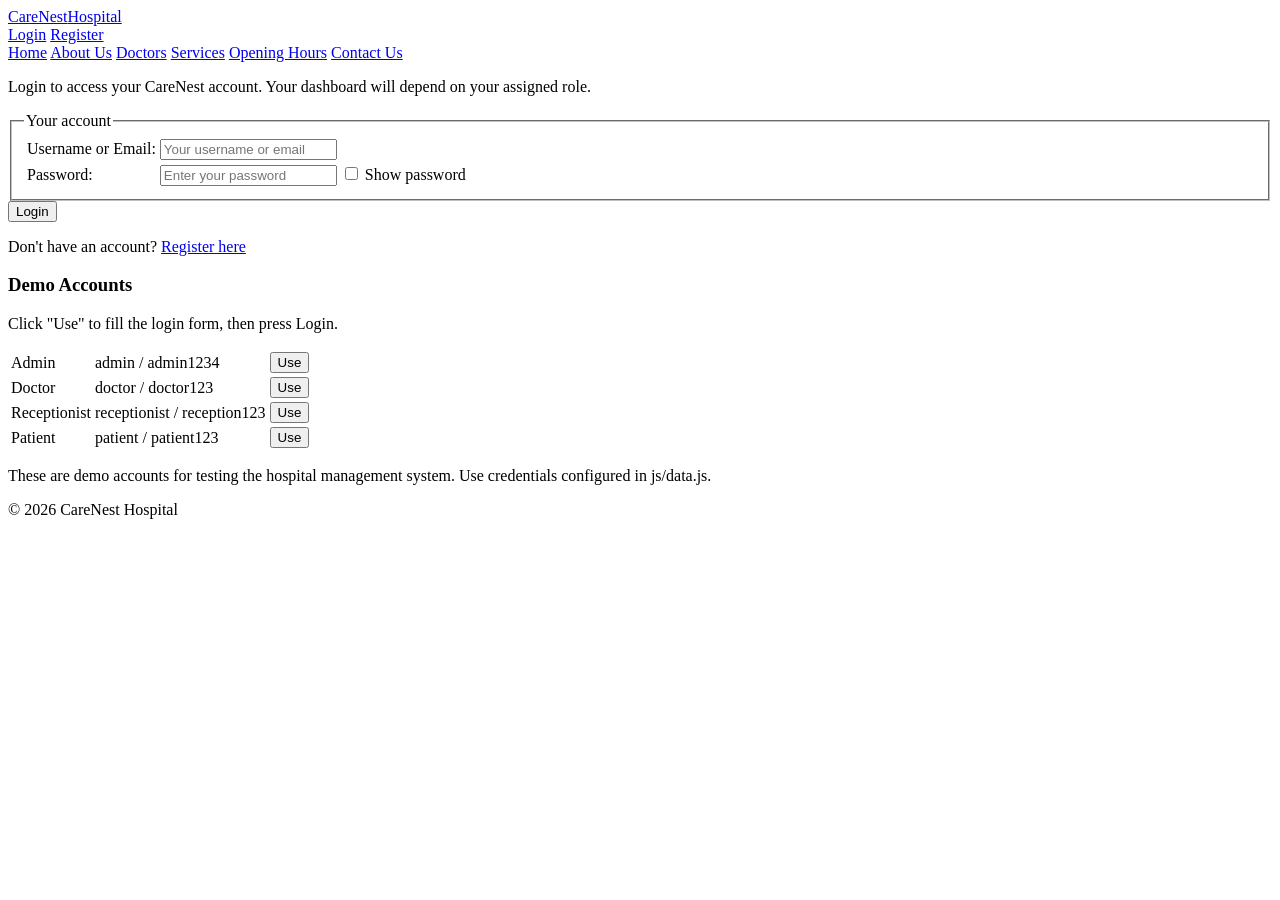
==== login.html @ 5c4df863 "24-57487-2 added login.html." ====
<!DOCTYPE html>
<html lang="en-US">

<head>
  <meta charset="UTF-8">
  <meta name="viewport" content="width=device-width, initial-scale=1.0">
  <meta name="description" content="Login to the CareNest Hospital Management System">
  <title>Login | CareNest Hospital</title>
  <link rel="stylesheet" href="css/style.css">
</head>

<body>

  <header class="header">
    <a href="index.html" class="logo">CareNest<span>Hospital</span></a>
    <div class="user-info">
      <a href="login.html" class="btn btn-small btn-light">Login</a>
      <a href="register.html" class="btn btn-small">Register</a>

    </div>
  </header>

  <nav class="topnav">
    <a href="index.html">Home</a>
    <a href="index.html#about">About Us</a>
    <a href="index.html#doctors">Doctors</a>
    <a href="index.html#services">Services</a>
    <a href="index.html#hours">Opening Hours</a>
    <a href="index.html#contact">Contact Us</a>
  </nav>

  <main class="container">
    <div class="auth-box">

      <div class="card">
        <p class="page-subtitle">
          Login to access your CareNest account. Your dashboard will depend on your assigned role.
        </p>

        <div id="loginMessage" class="message"></div>

        <form id="loginForm" action="index.html" method="get" onsubmit="return validateLogin()">
          <fieldset>
            <legend>Your account</legend>
            <table class="form-table">
              <tr>
                <td><label for="username">Username or Email:</label></td>
                <td>
                  <input type="text" id="username" name="username" placeholder="Your username or email" required>
                  <span class="error" id="usernameError"></span>
                </td>
              </tr>
              <tr>
                <td><label for="password">Password:</label></td>
                <td>
                  <input type="password" id="password" placeholder="Enter your password" required>
                  <span class="error" id="passwordError"></span>
                  <input type="checkbox" id="showPassword" onchange="togglePassword()">
                  <label for="showPassword" class="option-label">Show password</label>
                </td>
              </tr>
            </table>
          </fieldset>

          <input type="submit" class="btn btn-block" value="Login">
        </form>

        <p class="auth-switch">Don't have an account? <a href="register.html">Register here</a></p>
      </div>
      <div class="card">
        <h3>Demo Accounts</h3>
        <p class="hint">Click "Use" to fill the login form, then press Login.</p>

        <table class="demo-accounts">
          <tr>
            <td><span class="badge admin">Admin</span></td>
            <td>admin / admin1234</td>
            <td>
              <button type="button" class="btn btn-small" onclick="fillDemo('admin', 'admin1234')">Use</button>
            </td>
          </tr>

          <tr>
            <td><span class="badge doctor">Doctor</span></td>
            <td>doctor / doctor123</td>
            <td>
              <button type="button" class="btn btn-small" onclick="fillDemo('doctor', 'doctor123')">Use</button>
            </td>
          </tr>

          <tr>
            <td><span class="badge receptionist">Receptionist</span></td>
            <td>receptionist / reception123</td>
            <td>
              <button type="button" class="btn btn-small"
                onclick="fillDemo('receptionist', 'reception123')">Use</button>
            </td>
          </tr>

          <tr>
            <td><span class="badge patient">Patient</span></td>
            <td>patient / patient123</td>
            <td>
              <button type="button" class="btn btn-small" onclick="fillDemo('patient', 'patient123')">Use</button>
            </td>
          </tr>
        </table>

        <p class="hint">
          These are demo accounts for testing the hospital management system.
          Use credentials configured in js/data.js.
        </p>
      </div>
  </main>

  <footer class="footer">
    &copy; 2026 CareNest Hospital
  </footer>

  <script src="js/data.js"></script>
  <script src="js/common.js"></script>
  <script src="js/login.js"></script>
</body>

</html>
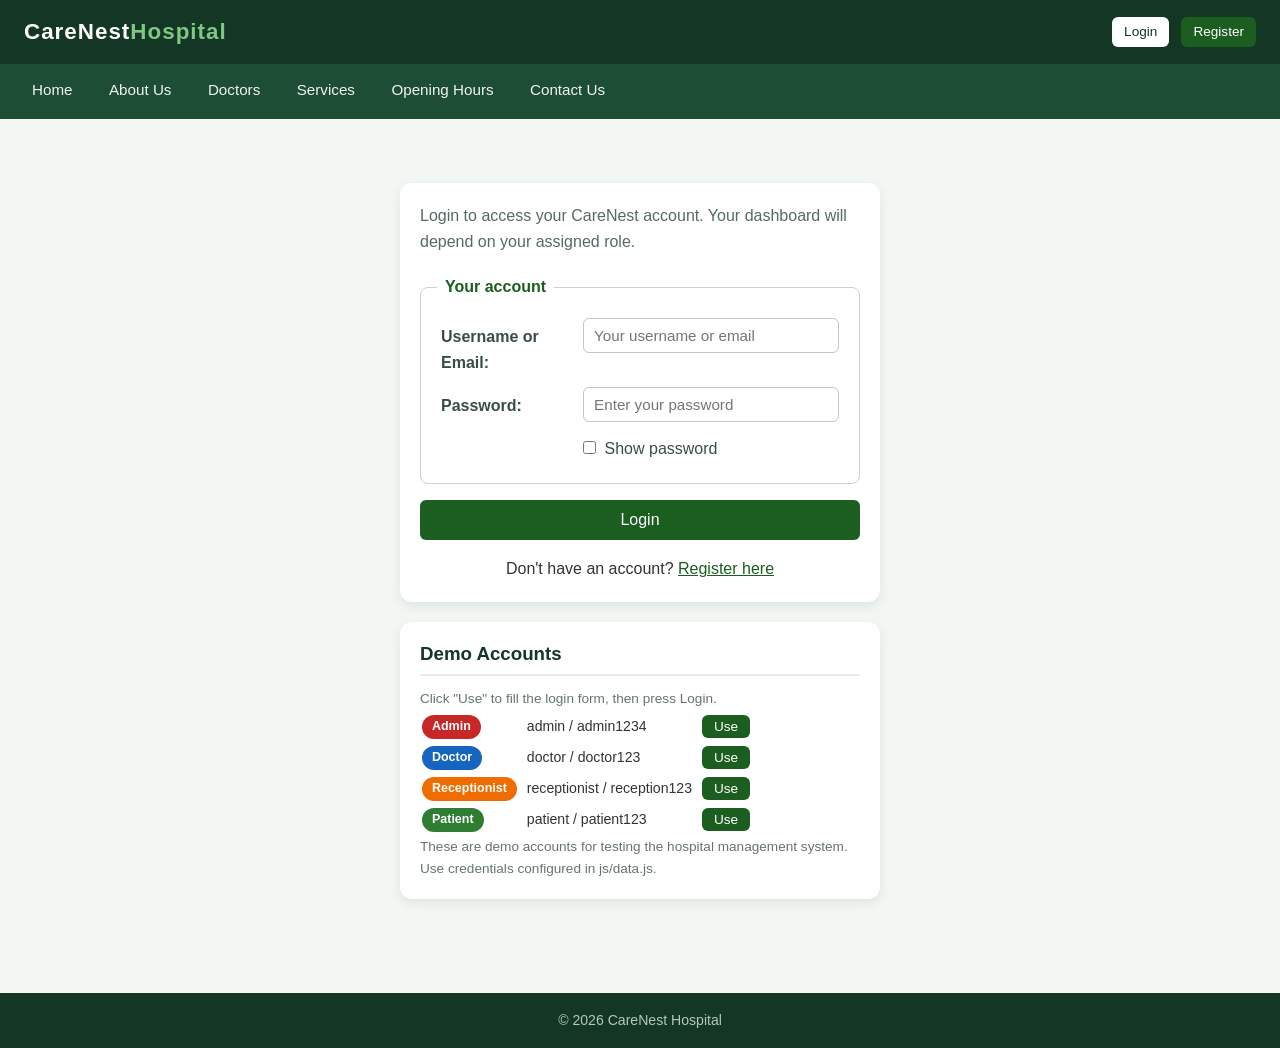
==== commit f6a5750a: "24-57487-2 updated login.html." ====
--- a/login.html
+++ b/login.html
@@ -46,14 +46,14 @@
               <tr>
                 <td><label for="username">Username or Email:</label></td>
                 <td>
-                  <input type="text" id="username" name="username" placeholder="Your username or email" required>
+                  <input type="text" id="username" name="username" placeholder="Your username or email">
                   <span class="error" id="usernameError"></span>
                 </td>
               </tr>
               <tr>
                 <td><label for="password">Password:</label></td>
                 <td>
-                  <input type="password" id="password" placeholder="Enter your password" required>
+                  <input type="password" id="password" placeholder="Enter your password">
                   <span class="error" id="passwordError"></span>
                   <input type="checkbox" id="showPassword" onchange="togglePassword()">
                   <label for="showPassword" class="option-label">Show password</label>
@@ -111,6 +111,7 @@
           Use credentials configured in js/data.js.
         </p>
       </div>
+    </div>
   </main>
 
   <footer class="footer">
--- a/css/style.css
+++ b/css/style.css
@@ -0,0 +1,973 @@
+:root {
+  --brand-primary: #1B5E20;
+  --brand-hover: #2E7D32;
+  --brand-light: #E8F5E9;
+  --brand-tint: #F2F7F4;
+  --brand-accent: #81C784;
+  --brand-border: #C5D6CA;
+  --surface-dark: #143625;
+  --surface-nav: #1D4D35;
+  --surface-nav-hover: #276346;
+}
+
+* {
+  margin: 0;
+  padding: 0;
+  box-sizing: border-box;
+}
+
+body {
+  font-family: "Segoe UI", Arial, sans-serif;
+  font-size: 16px;
+  line-height: 1.6;
+  color: #333333;
+  background-color: #F2F7F4;
+}
+
+h1,
+h2,
+h3 {
+  line-height: 1.3;
+  color: #143625;
+}
+
+a {
+  color: #1B5E20;
+}
+
+a:hover {
+  color: #2E7D32;
+}
+
+.header {
+  background-color: #143625;
+  color: white;
+  padding: 14px 24px;
+  display: flex;
+  justify-content: space-between;
+  align-items: center;
+  flex-wrap: wrap;
+  gap: 10px;
+}
+
+.logo {
+  font-size: 1.4rem;
+  font-weight: bold;
+  color: white;
+  text-decoration: none;
+  letter-spacing: 1px;
+}
+
+.logo span {
+  color: #81C784;
+}
+
+.logo:hover {
+  color: white;
+}
+
+.user-info {
+  display: flex;
+  align-items: center;
+  gap: 12px;
+  font-size: 0.95rem;
+}
+
+.topnav {
+  position: sticky;
+  top: 0;
+  z-index: 10;
+  background-color: #1D4D35;
+  padding: 0 16px;
+  overflow-x: auto;
+  white-space: nowrap;
+}
+
+.topnav a,
+.topnav button {
+  display: inline-block;
+  color: #F2F2F2;
+  background-color: transparent;
+  border: none;
+  font-family: inherit;
+  font-size: 0.95rem;
+  padding: 14px 16px;
+  text-decoration: none;
+  cursor: pointer;
+  border-bottom: 3px solid transparent;
+  transition: background-color 0.3s;
+}
+
+.topnav a:hover,
+.topnav button:hover {
+  background-color: #276346;
+  color: white;
+}
+
+.topnav a.active,
+.topnav button.active {
+  border-bottom: 3px solid #81C784;
+  background-color: #276346;
+  color: white;
+}
+
+.container {
+  max-width: 1200px;
+  margin: 0 auto;
+  padding: 24px 16px;
+  min-height: 75vh;
+}
+
+.page-section {
+  display: none;
+}
+
+.page-title {
+  margin-bottom: 4px;
+  font-size: 1.6rem;
+}
+
+.page-subtitle {
+  color: #556B5E;
+  margin-bottom: 20px;
+}
+
+.card {
+  background-color: white;
+  border-radius: 12px;
+  box-shadow: 0 4px 12px rgba(0, 0, 0, 0.08);
+  padding: 20px;
+  margin-bottom: 20px;
+}
+
+.card h3 {
+  margin-bottom: 12px;
+  padding-bottom: 8px;
+  border-bottom: 2px solid #E4EFE8;
+}
+
+.row {
+  display: flex;
+  flex-wrap: wrap;
+  gap: 20px;
+}
+
+.col {
+  flex: 1;
+  min-width: 300px;
+}
+
+.col-wide {
+  flex: 2;
+  min-width: 300px;
+}
+
+.hint {
+  font-size: 0.85rem;
+  color: #66756C;
+}
+
+fieldset {
+  border: 1px solid #C5D6CA;
+  border-radius: 8px;
+  padding: 12px 16px 16px 16px;
+  margin-bottom: 16px;
+}
+
+legend {
+  font-weight: bold;
+  color: #1B5E20;
+  padding: 0 8px;
+}
+
+.form-table {
+  width: 100%;
+  border-collapse: collapse;
+}
+
+.form-table td {
+  padding: 6px 4px;
+  vertical-align: top;
+}
+
+.form-table td:first-child {
+  width: 35%;
+  padding-top: 12px;
+}
+
+label {
+  font-weight: 600;
+  color: #3B4D42;
+}
+
+.option-label {
+  font-weight: normal;
+  margin-right: 12px;
+}
+
+input[type="text"],
+input[type="email"],
+input[type="password"],
+input[type="number"],
+input[type="date"],
+input[type="time"],
+input[type="tel"],
+select,
+textarea {
+  width: 100%;
+  padding: 8px 10px;
+  border: 1px solid #B8CCC0;
+  border-radius: 6px;
+  font-family: inherit;
+  font-size: 0.95rem;
+  background-color: white;
+}
+
+input:focus,
+select:focus,
+textarea:focus {
+  outline: 2px solid #2E7D32;
+  border-color: #2E7D32;
+}
+
+textarea {
+  resize: none;
+}
+
+input[type="radio"],
+input[type="checkbox"] {
+  margin-right: 4px;
+  accent-color: #1B5E20;
+}
+
+.error {
+  display: block;
+  color: #C62828;
+  font-size: 0.85rem;
+  min-height: 1em;
+}
+
+.form-buttons {
+  margin-top: 8px;
+}
+
+.btn {
+  display: inline-block;
+  background-color: #1B5E20;
+  color: white;
+  border: none;
+  padding: 9px 20px;
+  border-radius: 6px;
+  font-family: inherit;
+  font-size: 0.95rem;
+  cursor: pointer;
+  text-decoration: none;
+  transition: background-color 0.3s;
+}
+
+.btn:hover {
+  background-color: #2E7D32;
+  color: white;
+}
+
+.btn:focus {
+  outline: 3px solid #EF6C00;
+}
+
+.btn:disabled {
+  background-color: #BBBBBB;
+  cursor: not-allowed;
+}
+
+.btn-secondary {
+  background-color: #6C757D;
+}
+
+.btn-secondary:hover {
+  background-color: #868E96;
+}
+
+.btn-success {
+  background-color: #2E7D32;
+}
+
+.btn-success:hover {
+  background-color: #43A047;
+}
+
+.btn-danger {
+  background-color: #C62828;
+}
+
+.btn-danger:hover {
+  background-color: #E53935;
+}
+
+.btn-light {
+  background-color: white;
+  color: #143625;
+}
+
+.btn-light:hover {
+  background-color: #E8F5E9;
+  color: #143625;
+}
+
+.btn-small {
+  padding: 4px 12px;
+  font-size: 0.85rem;
+}
+
+.table-wrapper {
+  overflow-x: auto;
+}
+
+.data-table {
+  width: 100%;
+  border-collapse: collapse;
+  font-size: 0.92rem;
+}
+
+.data-table th {
+  background-color: #1B5E20;
+  color: white;
+  text-align: left;
+  padding: 10px;
+  white-space: nowrap;
+}
+
+.data-table td {
+  padding: 9px 10px;
+  border-bottom: 1px solid #E4EFE8;
+}
+
+.data-table td:first-child,
+.data-table td:last-child {
+  white-space: nowrap;
+}
+
+.data-table tbody tr:nth-child(even) {
+  background-color: #F6FBF7;
+}
+
+.data-table tbody tr:hover {
+  background-color: #E8F5E9;
+}
+
+.data-table td .btn {
+  margin: 2px;
+}
+
+.empty-row {
+  text-align: center;
+  color: #888888;
+  padding: 20px;
+}
+
+.search-bar {
+  display: flex;
+  flex-wrap: wrap;
+  gap: 10px;
+  margin-bottom: 14px;
+}
+
+.search-bar input {
+  flex: 2;
+  min-width: 200px;
+}
+
+.search-bar select {
+  flex: 1;
+  min-width: 150px;
+}
+
+.result-count {
+  font-size: 0.85rem;
+  color: #556B5E;
+  margin-bottom: 8px;
+}
+
+.badge {
+  display: inline-block;
+  padding: 2px 10px;
+  border-radius: 12px;
+  font-size: 0.78rem;
+  font-weight: bold;
+  color: white;
+  background-color: #6C757D;
+  white-space: nowrap;
+}
+
+.badge.admin {
+  background-color: #C62828;
+}
+
+.badge.doctor {
+  background-color: #1565C0;
+}
+
+.badge.receptionist {
+  background-color: #EF6C00;
+}
+
+.badge.patient {
+  background-color: #2E7D32;
+}
+
+.badge.green {
+  background-color: #2E7D32;
+}
+
+.badge.orange {
+  background-color: #EF6C00;
+}
+
+.badge.red {
+  background-color: #C62828;
+}
+
+.badge.blue {
+  background-color: #1565C0;
+}
+
+.badge.grey {
+  background-color: #6C757D;
+}
+
+.message {
+  display: none;
+  padding: 10px 14px;
+  border-radius: 6px;
+  margin-bottom: 14px;
+  border-left: 5px solid;
+}
+
+.message.success {
+  background-color: #E8F5E9;
+  border-color: #2E7D32;
+  color: #1B5E20;
+}
+
+.message.error {
+  background-color: #FFEBEE;
+  border-color: #C62828;
+  color: #B71C1C;
+}
+
+.message.info {
+  background-color: #E3F2FD;
+  border-color: #1565C0;
+  color: #0D47A1;
+}
+
+.stats-grid {
+  display: grid;
+  grid-template-columns: repeat(auto-fit, minmax(200px, 1fr));
+  gap: 16px;
+  margin-bottom: 20px;
+}
+
+.stat-card {
+  background-color: white;
+  border-radius: 12px;
+  padding: 18px;
+  box-shadow: 0 4px 12px rgba(0, 0, 0, 0.08);
+  border-left: 6px solid #1B5E20;
+  transition: transform 0.3s;
+}
+
+.stat-card:hover {
+  transform: scale(1.03);
+}
+
+.stat-card .stat-number {
+  font-size: 2rem;
+  font-weight: bold;
+  color: #143625;
+}
+
+.stat-card .stat-label {
+  color: #556B5E;
+  font-size: 0.9rem;
+}
+
+.bar-row {
+  display: flex;
+  align-items: center;
+  margin-bottom: 10px;
+}
+
+.bar-label {
+  width: 140px;
+  font-size: 0.9rem;
+}
+
+.bar-track {
+  flex: 1;
+  background-color: #E4EFE8;
+  border-radius: 6px;
+  height: 22px;
+  overflow: hidden;
+}
+
+.bar-fill {
+  height: 100%;
+  width: 0;
+  background-color: #2E7D32;
+  border-radius: 6px;
+  transition: width 0.6s;
+}
+
+.bar-value {
+  width: 50px;
+  text-align: right;
+  font-weight: bold;
+  font-size: 0.9rem;
+}
+
+.progress-track {
+  background-color: #E4EFE8;
+  border-radius: 12px;
+  height: 28px;
+  overflow: hidden;
+  margin: 12px 0;
+}
+
+.progress-fill {
+  height: 100%;
+  width: 0;
+  background-color: #2E7D32;
+  color: white;
+  font-weight: bold;
+  font-size: 0.85rem;
+  text-align: center;
+  line-height: 28px;
+  transition: width 0.6s;
+}
+
+.notice-board {
+  height: 380px;
+  overflow-y: auto;
+  border: 1px solid #C5D6CA;
+  border-radius: 8px;
+  padding: 10px;
+  background-color: #F6FBF7;
+}
+
+.log-item {
+  background-color: white;
+  border-left: 5px solid #1B5E20;
+  border-radius: 4px;
+  padding: 8px 12px;
+  margin-bottom: 8px;
+  box-shadow: 0 1px 3px rgba(0, 0, 0, 0.06);
+}
+
+.log-item .log-time {
+  font-size: 0.8rem;
+  color: #888888;
+}
+
+
+.result-box {
+  background-color: #E8F5E9;
+  border: 2px dashed #81C784;
+  border-radius: 10px;
+  padding: 16px;
+  margin-top: 12px;
+}
+
+.result-box .big {
+  font-size: 1.8rem;
+  font-weight: bold;
+  color: #1B5E20;
+}
+
+.reminder {
+  border-radius: 10px;
+  padding: 14px 16px;
+  margin-bottom: 12px;
+  border-left: 8px solid #2E7D32;
+  background-color: #F1F8F1;
+}
+
+.reminder h4 {
+  margin-bottom: 2px;
+}
+
+
+.hero {
+  background-color: #143625;
+  color: white;
+  text-align: center;
+  padding: 70px 20px;
+}
+
+.hero h1 {
+  color: white;
+  font-size: 2.6rem;
+  margin-bottom: 10px;
+}
+
+.hero p {
+  font-size: 1.15rem;
+  color: #CFE3D5;
+  max-width: 650px;
+  margin: 0 auto 24px auto;
+}
+
+.hero .btn {
+  margin: 4px;
+  padding: 12px 28px;
+}
+
+.section-heading {
+  text-align: center;
+  margin: 10px 0 24px 0;
+}
+
+.hero-search {
+  max-width: 640px;
+  margin: 26px auto 0 auto;
+  display: flex;
+  flex-wrap: wrap;
+  gap: 8px;
+}
+
+.hero-search input {
+  flex: 3;
+  min-width: 220px;
+  padding: 13px 16px;
+  font-size: 1rem;
+  border: none;
+}
+
+.hero-search select {
+  flex: 1;
+  min-width: 150px;
+  border: none;
+}
+
+.hero-note {
+  font-size: 0.9rem;
+  color: #B4C8BB;
+  margin-top: 10px;
+}
+
+.home-section {
+  padding: 40px 0 10px 0;
+}
+
+.section-heading p {
+  color: #556B5E;
+  font-weight: normal;
+  font-size: 1rem;
+  margin-top: 6px;
+}
+
+.feature-strip {
+  display: grid;
+  grid-template-columns: repeat(auto-fit, minmax(220px, 1fr));
+  gap: 16px;
+}
+
+.feature {
+  text-align: center;
+  padding: 18px;
+}
+
+.feature .feature-icon {
+  display: inline-block;
+  width: 52px;
+  height: 52px;
+  line-height: 52px;
+  border-radius: 50%;
+  background-color: #E8F5E9;
+  color: #1B5E20;
+  font-size: 1.4rem;
+  font-weight: bold;
+  margin-bottom: 8px;
+}
+
+.role-card .btn {
+  margin-top: 14px;
+}
+
+.steps {
+  display: grid;
+  grid-template-columns: repeat(auto-fit, minmax(220px, 1fr));
+  gap: 16px;
+}
+
+.step {
+  background-color: white;
+  border-radius: 12px;
+  padding: 20px;
+  box-shadow: 0 4px 12px rgba(0, 0, 0, 0.08);
+  position: relative;
+  padding-top: 34px;
+}
+
+.step-number {
+  position: absolute;
+
+  top: -16px;
+  left: 20px;
+  width: 36px;
+  height: 36px;
+  line-height: 36px;
+  text-align: center;
+  border-radius: 50%;
+  background-color: #1B5E20;
+  color: white;
+  font-weight: bold;
+}
+
+.role-grid {
+  display: grid;
+  grid-template-columns: repeat(auto-fit, minmax(240px, 1fr));
+  gap: 20px;
+}
+
+.role-card {
+  background-color: white;
+  border-radius: 12px;
+  padding: 22px;
+  box-shadow: 0 4px 12px rgba(0, 0, 0, 0.08);
+  border-top: 6px solid #1B5E20;
+  transition: transform 0.3s, box-shadow 0.3s;
+}
+
+.role-card:hover {
+  transform: scale(1.03);
+  box-shadow: 0 8px 20px rgba(0, 0, 0, 0.12);
+}
+
+.role-card.admin {
+  border-top-color: #C62828;
+}
+
+.role-card.doctor {
+  border-top-color: #1565C0;
+}
+
+.role-card.receptionist {
+  border-top-color: #EF6C00;
+}
+
+.role-card.patient {
+  border-top-color: #2E7D32;
+}
+
+.role-card h3 {
+  margin-bottom: 8px;
+}
+
+.role-card ul {
+  margin: 10px 0 0 20px;
+  font-size: 0.92rem;
+}
+
+.auth-box {
+  max-width: 480px;
+  margin: 40px auto;
+}
+
+.auth-box.wide {
+  max-width: 720px;
+}
+
+.demo-accounts {
+  font-size: 0.88rem;
+}
+
+.demo-accounts td {
+  padding: 2px 8px 2px 0;
+}
+
+
+.footer {
+  background-color: #143625;
+  color: #B4C8BB;
+  text-align: center;
+  padding: 16px;
+  margin-top: 30px;
+  font-size: 0.88rem;
+}
+
+.info-card {
+  margin-top: 30px;
+}
+
+.goal-progress-heading {
+  margin-top: 24px;
+}
+
+.read-list {
+  margin: 0 0 14px 22px;
+}
+
+.read-list li {
+  padding: 3px 0;
+}
+
+.floor {
+  border: 2px solid #C5D6CA;
+  border-radius: 8px;
+  padding: 16px;
+  margin-bottom: 8px;
+  background-color: #F6FBF7;
+  transition: background-color 0.4s, transform 0.4s;
+}
+
+.cta-band {
+  background-color: #1B5E20;
+  color: white;
+  border-radius: 12px;
+  padding: 30px 20px;
+  text-align: center;
+  margin-top: 30px;
+}
+
+.cta-band h2 {
+  color: white;
+  margin-bottom: 8px;
+}
+
+.cta-band .btn {
+  margin: 6px;
+}
+
+.footer-links {
+  display: flex;
+  flex-wrap: wrap;
+  justify-content: center;
+  gap: 18px;
+  margin-bottom: 8px;
+}
+
+.footer-links a {
+  color: #CFE3D5;
+  text-decoration: none;
+}
+
+.footer-links a:hover {
+  color: white;
+  text-decoration: underline;
+}
+
+.hero-link {
+  color: #81C784;
+}
+
+.hero-link:hover {
+  color: white;
+}
+
+.contact-table {
+  margin: 10px 0;
+  border-collapse: collapse;
+}
+
+.contact-table td {
+  padding: 5px 10px 5px 0;
+  vertical-align: top;
+}
+
+.contact-table td:first-child {
+  font-weight: bold;
+  white-space: nowrap;
+}
+
+.form-body,
+.type-fields {
+  display: none;
+}
+
+.type-grid {
+  display: grid;
+  grid-template-columns: repeat(auto-fit, minmax(180px, 1fr));
+  gap: 12px;
+}
+
+.type-option {
+  display: block;
+  border: 2px solid #C5D6CA;
+  border-radius: 10px;
+  padding: 14px;
+  cursor: pointer;
+  font-weight: normal;
+  background-color: white;
+  transition: border-color 0.3s, background-color 0.3s;
+}
+
+.type-option:hover {
+  border-color: #2E7D32;
+}
+
+.type-option strong {
+  font-size: 1.05rem;
+  color: #143625;
+}
+
+.type-option .hint {
+  display: block;
+  margin-top: 4px;
+}
+
+.type-option.selected {
+  border-color: #1B5E20;
+  background-color: #E8F5E9;
+}
+
+.btn-block {
+  width: 100%;
+  padding: 11px;
+  font-size: 1rem;
+}
+
+.auth-switch {
+  text-align: center;
+  margin-top: 16px;
+}
+
+.register-box {
+  max-width: 750px;
+  margin: 35px auto;
+}
+
+.register-box .form-group {
+  margin-bottom: 18px;
+}
+
+.register-box .form-group>label {
+  display: block;
+  margin-bottom: 6px;
+}
+
+.register-box h3 {
+  margin: 24px 0 16px;
+  padding-bottom: 8px;
+  border-bottom: 2px solid #E4EFE8;
+}
+
+.register-box input,
+.register-box select,
+.register-box textarea {
+  width: 100%;
+}
+
+.register-box input[type="checkbox"] {
+  width: auto;
+}
+
+.register-box .terms-label {
+  display: inline;
+  font-weight: normal;
+}
+
+.register-box button {
+  width: 100%;
+  padding: 12px;
+  margin-top: 10px;
+}
